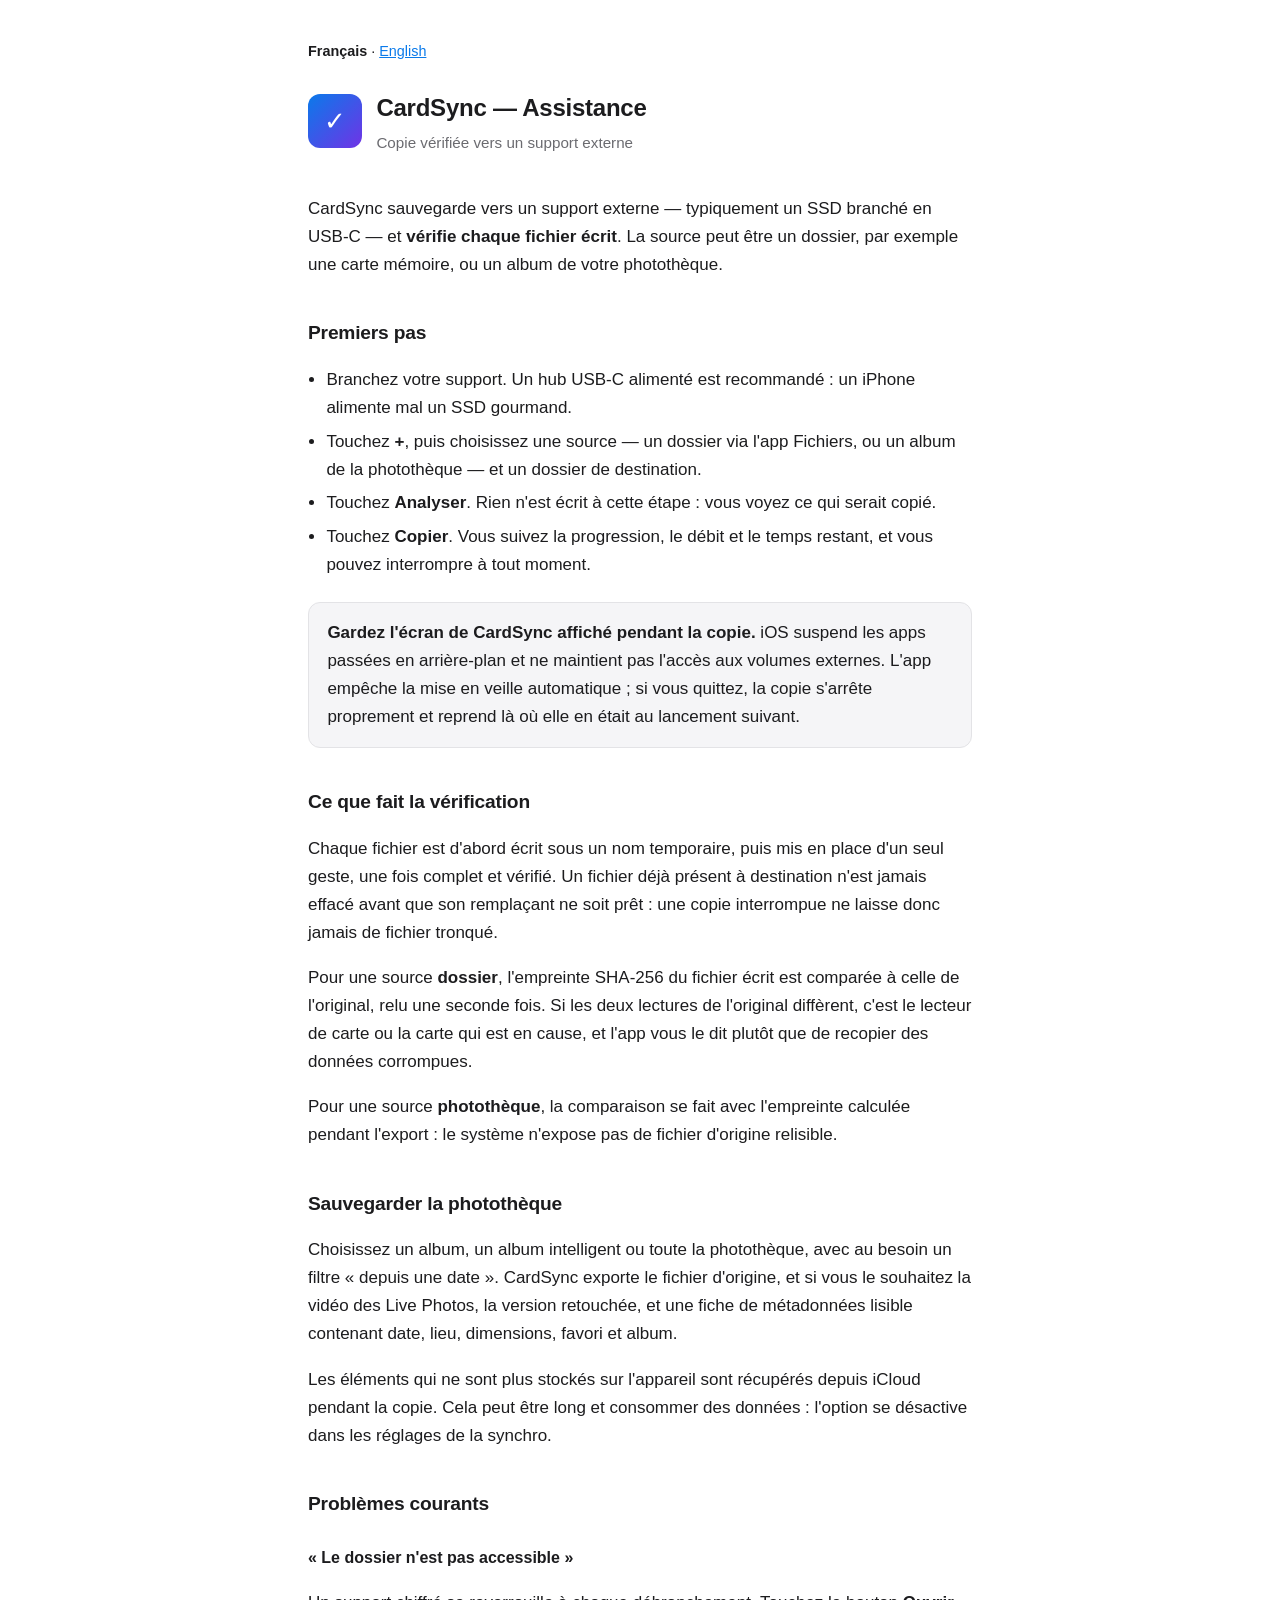
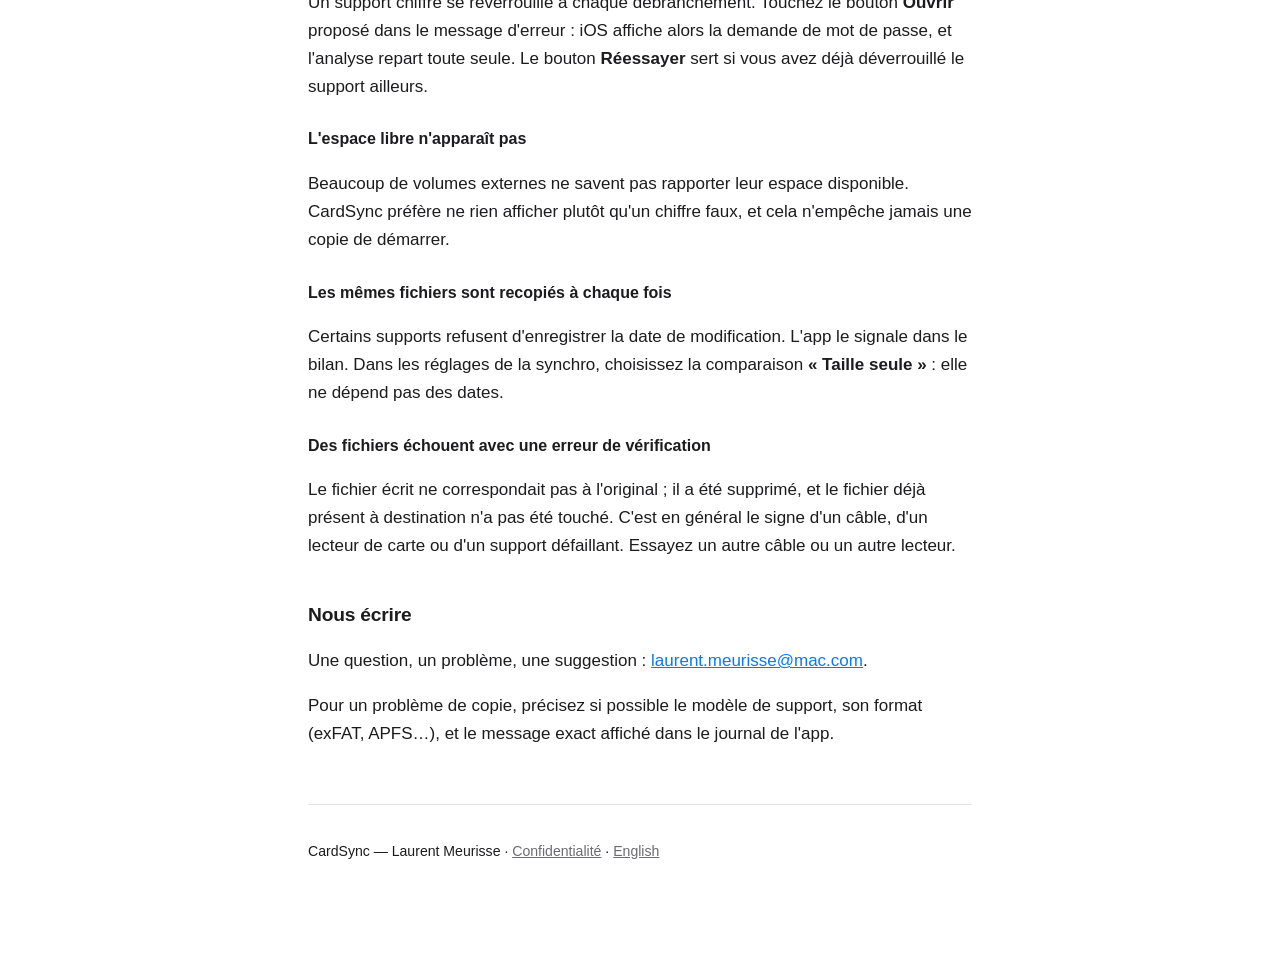
==== index.html @ ac632330 "Pages d'assistance et de confidentialité de CardSync Deux pages statiques, en français et en anglais" ====
<!doctype html>
<html lang="fr">
<head>
<meta charset="utf-8">
<meta name="viewport" content="width=device-width, initial-scale=1">
<title>CardSync — Assistance</title>
<meta name="description" content="Assistance de CardSync, l'app iPhone de copie vérifiée vers un support externe.">
<link rel="stylesheet" href="style.css">
</head>
<body>
<nav class="langues"><strong>Français</strong> · <a href="en/">English</a></nav>

<header>
  <div class="marque">✓</div>
  <div>
    <h1>CardSync — Assistance</h1>
    <p>Copie vérifiée vers un support externe</p>
  </div>
</header>

<p>CardSync sauvegarde vers un support externe — typiquement un SSD branché en USB-C —
et <strong>vérifie chaque fichier écrit</strong>. La source peut être un dossier,
par exemple une carte mémoire, ou un album de votre photothèque.</p>

<h2>Premiers pas</h2>
<ul>
  <li>Branchez votre support. Un hub USB-C alimenté est recommandé : un iPhone alimente mal un SSD gourmand.</li>
  <li>Touchez <strong>+</strong>, puis choisissez une source — un dossier via l'app Fichiers, ou un album de la photothèque — et un dossier de destination.</li>
  <li>Touchez <strong>Analyser</strong>. Rien n'est écrit à cette étape : vous voyez ce qui serait copié.</li>
  <li>Touchez <strong>Copier</strong>. Vous suivez la progression, le débit et le temps restant, et vous pouvez interrompre à tout moment.</li>
</ul>

<div class="encadre">
  <p><strong>Gardez l'écran de CardSync affiché pendant la copie.</strong> iOS suspend les
  apps passées en arrière-plan et ne maintient pas l'accès aux volumes externes. L'app
  empêche la mise en veille automatique ; si vous quittez, la copie s'arrête proprement
  et reprend là où elle en était au lancement suivant.</p>
</div>

<h2>Ce que fait la vérification</h2>
<p>Chaque fichier est d'abord écrit sous un nom temporaire, puis mis en place d'un seul
geste, une fois complet et vérifié. Un fichier déjà présent à destination n'est jamais
effacé avant que son remplaçant ne soit prêt : une copie interrompue ne laisse donc
jamais de fichier tronqué.</p>
<p>Pour une source <strong>dossier</strong>, l'empreinte SHA-256 du fichier écrit est comparée
à celle de l'original, relu une seconde fois. Si les deux lectures de l'original diffèrent,
c'est le lecteur de carte ou la carte qui est en cause, et l'app vous le dit plutôt que de
recopier des données corrompues.</p>
<p>Pour une source <strong>photothèque</strong>, la comparaison se fait avec l'empreinte
calculée pendant l'export : le système n'expose pas de fichier d'origine relisible.</p>

<h2>Sauvegarder la photothèque</h2>
<p>Choisissez un album, un album intelligent ou toute la photothèque, avec au besoin un
filtre « depuis une date ». CardSync exporte le fichier d'origine, et si vous le souhaitez
la vidéo des Live Photos, la version retouchée, et une fiche de métadonnées lisible
contenant date, lieu, dimensions, favori et album.</p>
<p>Les éléments qui ne sont plus stockés sur l'appareil sont récupérés depuis iCloud
pendant la copie. Cela peut être long et consommer des données : l'option se désactive
dans les réglages de la synchro.</p>

<h2>Problèmes courants</h2>

<h3>« Le dossier n'est pas accessible »</h3>
<p>Un support chiffré se reverrouille à chaque débranchement. Touchez le bouton
<strong>Ouvrir</strong> proposé dans le message d'erreur : iOS affiche alors la demande de
mot de passe, et l'analyse repart toute seule. Le bouton <strong>Réessayer</strong> sert si
vous avez déjà déverrouillé le support ailleurs.</p>

<h3>L'espace libre n'apparaît pas</h3>
<p>Beaucoup de volumes externes ne savent pas rapporter leur espace disponible. CardSync
préfère ne rien afficher plutôt qu'un chiffre faux, et cela n'empêche jamais une copie
de démarrer.</p>

<h3>Les mêmes fichiers sont recopiés à chaque fois</h3>
<p>Certains supports refusent d'enregistrer la date de modification. L'app le signale dans
le bilan. Dans les réglages de la synchro, choisissez la comparaison
<strong>« Taille seule »</strong> : elle ne dépend pas des dates.</p>

<h3>Des fichiers échouent avec une erreur de vérification</h3>
<p>Le fichier écrit ne correspondait pas à l'original ; il a été supprimé, et le fichier
déjà présent à destination n'a pas été touché. C'est en général le signe d'un câble, d'un
lecteur de carte ou d'un support défaillant. Essayez un autre câble ou un autre lecteur.</p>

<h2>Nous écrire</h2>
<p>Une question, un problème, une suggestion :
<a href="mailto:laurent.meurisse@mac.com?subject=CardSync">laurent.meurisse@mac.com</a>.</p>
<p>Pour un problème de copie, précisez si possible le modèle de support, son format
(exFAT, APFS…), et le message exact affiché dans le journal de l'app.</p>

<footer>
  <p>CardSync — Laurent Meurisse ·
  <a href="confidentialite.html">Confidentialité</a> ·
  <a href="en/">English</a></p>
</footer>
</body>
</html>
---- style.css ----
:root {
  --fond: #ffffff;
  --texte: #1c1c1e;
  --doux: #6b6b70;
  --trait: #e3e3e6;
  --accent: #0a7aea;
  --encadre: #f5f5f7;
}
@media (prefers-color-scheme: dark) {
  :root {
    --fond: #111113;
    --texte: #f2f2f4;
    --doux: #9a9aa0;
    --trait: #2c2c30;
    --accent: #4da3ff;
    --encadre: #1b1b1e;
  }
}
* { box-sizing: border-box; }
body {
  margin: 0 auto;
  padding: 2.5rem 1.25rem 5rem;
  max-width: 44rem;
  background: var(--fond);
  color: var(--texte);
  font: 17px/1.65 -apple-system, BlinkMacSystemFont, "Segoe UI", Roboto, Helvetica, Arial, sans-serif;
  -webkit-text-size-adjust: 100%;
}
header { display: flex; align-items: center; gap: 0.9rem; margin-bottom: 2.5rem; }
header .marque {
  width: 54px; height: 54px; flex: none; border-radius: 12px;
  background: linear-gradient(135deg, #0a7aea, #7033e6);
  display: grid; place-items: center; color: #fff; font-size: 26px;
}
header h1 { font-size: 1.5rem; margin: 0; letter-spacing: -0.01em; }
header p { margin: 0.15rem 0 0; color: var(--doux); font-size: 0.95rem; }
h2 { font-size: 1.2rem; margin: 2.4rem 0 0.7rem; letter-spacing: -0.01em; }
h3 { font-size: 1rem; margin: 1.6rem 0 0.4rem; }
p, li { color: var(--texte); }
a { color: var(--accent); }
ul { padding-left: 1.15rem; }
li { margin: 0.35rem 0; }
.encadre {
  background: var(--encadre); border: 1px solid var(--trait);
  border-radius: 12px; padding: 1rem 1.15rem; margin: 1.4rem 0;
}
.encadre p:first-child { margin-top: 0; }
.encadre p:last-child { margin-bottom: 0; }
nav.langues { margin-bottom: 1.5rem; font-size: 0.9rem; }
nav.langues a { margin-right: 0.9rem; }
footer {
  margin-top: 3.5rem; padding-top: 1.25rem; border-top: 1px solid var(--trait);
  color: var(--doux); font-size: 0.88rem;
}
footer a { color: var(--doux); }
code {
  background: var(--encadre); border: 1px solid var(--trait);
  border-radius: 5px; padding: 0.1em 0.35em; font-size: 0.9em;
}
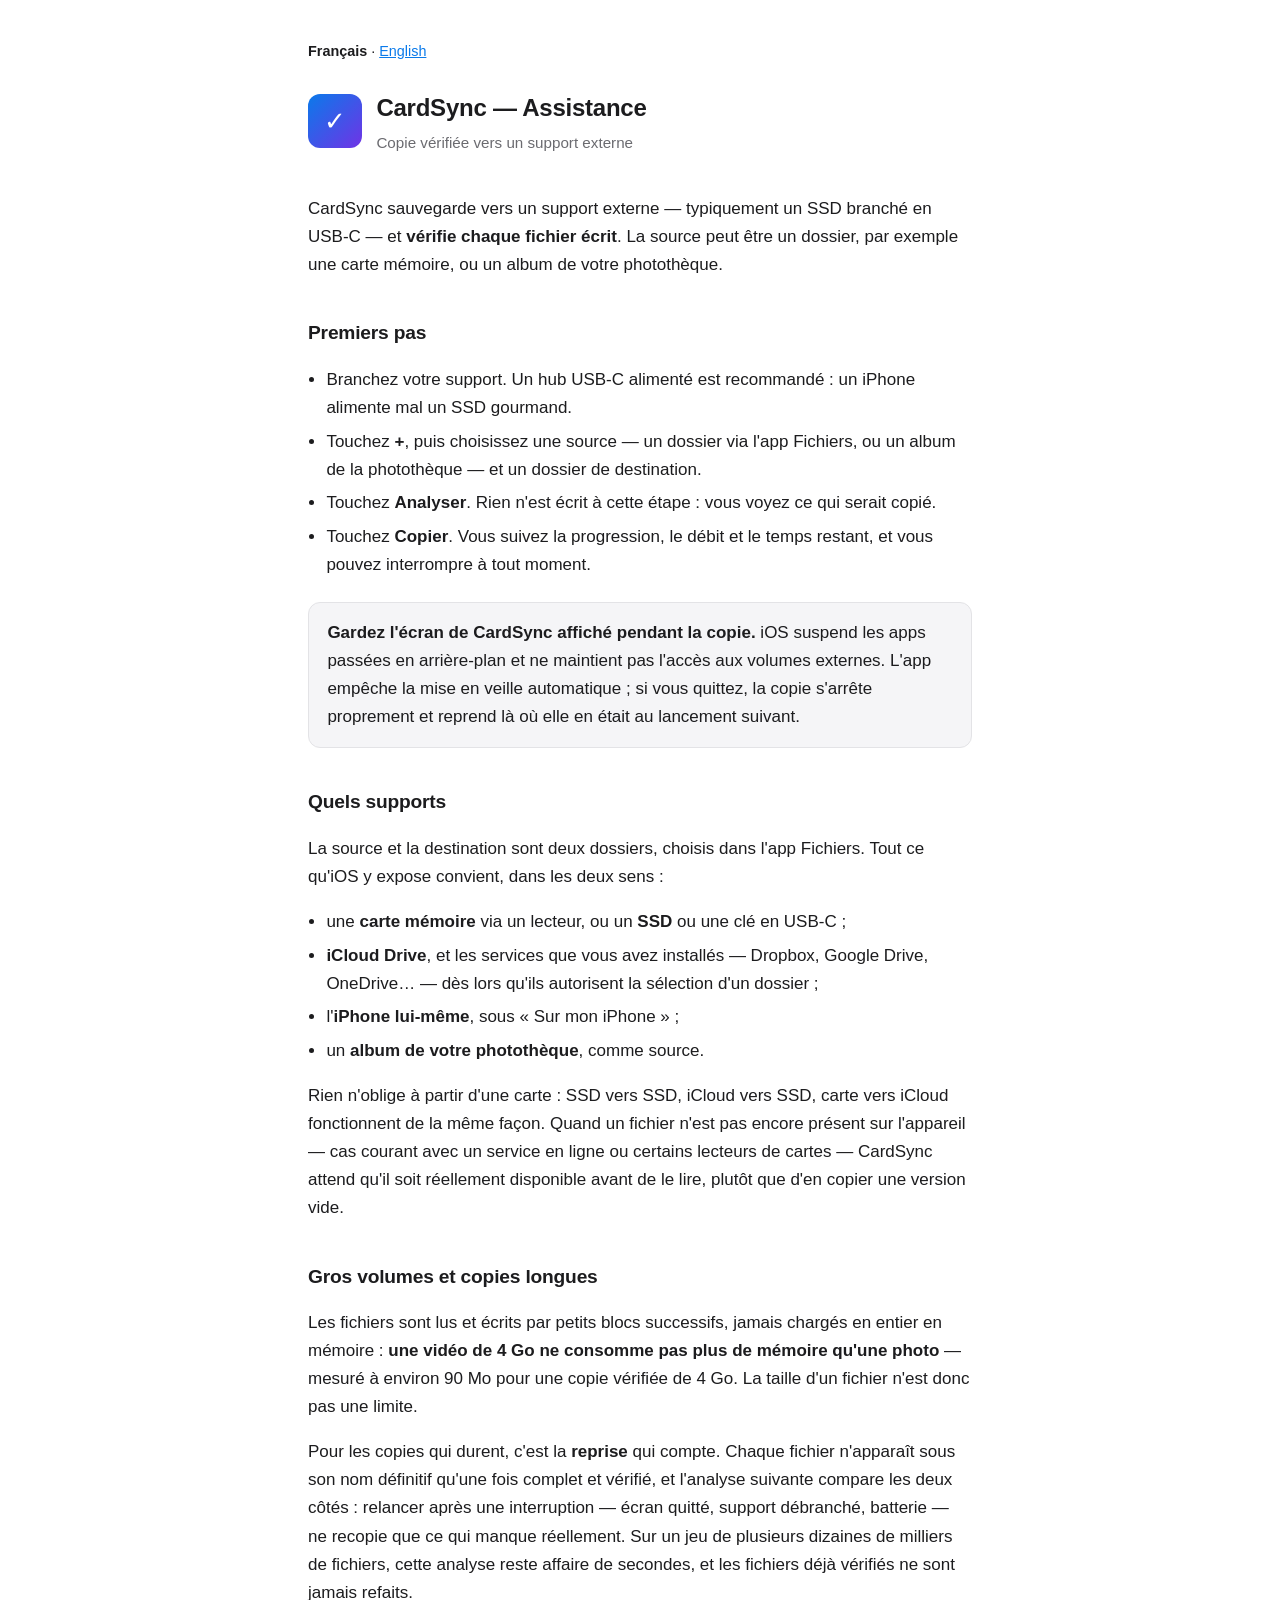
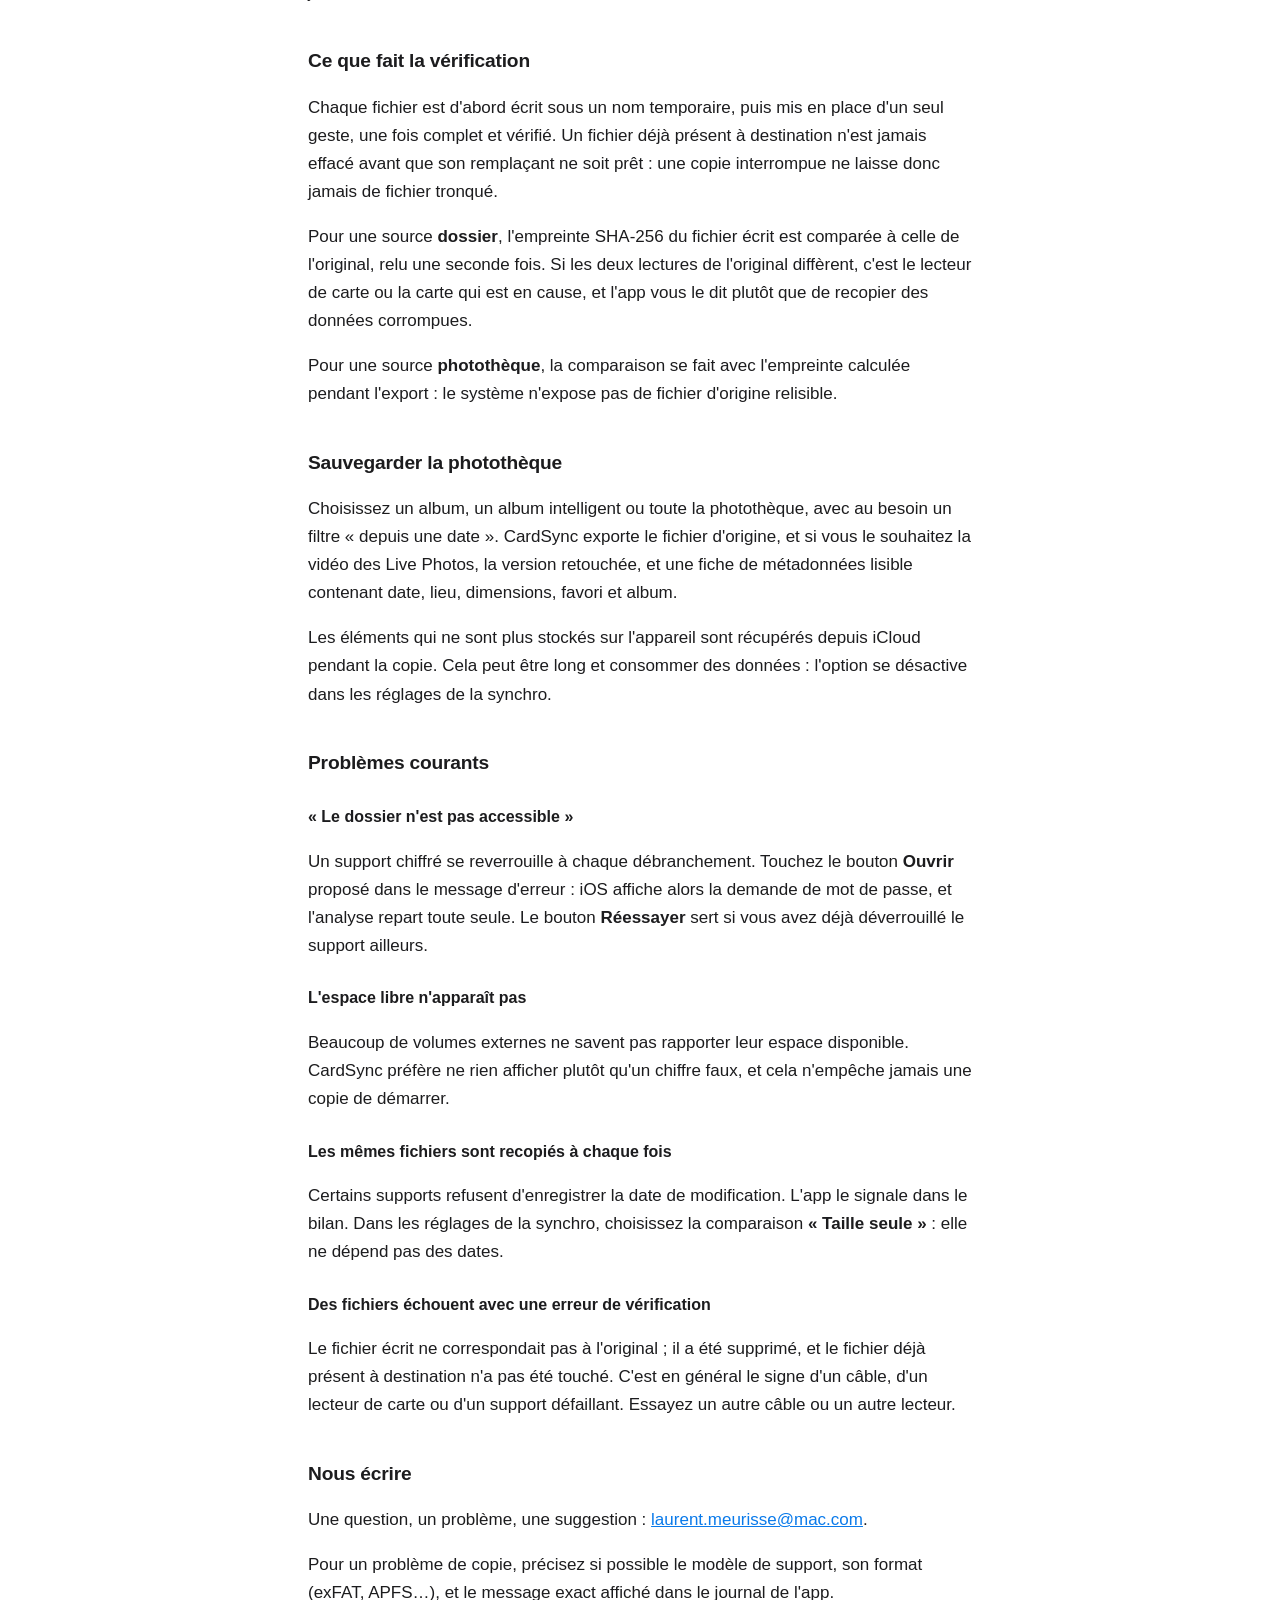
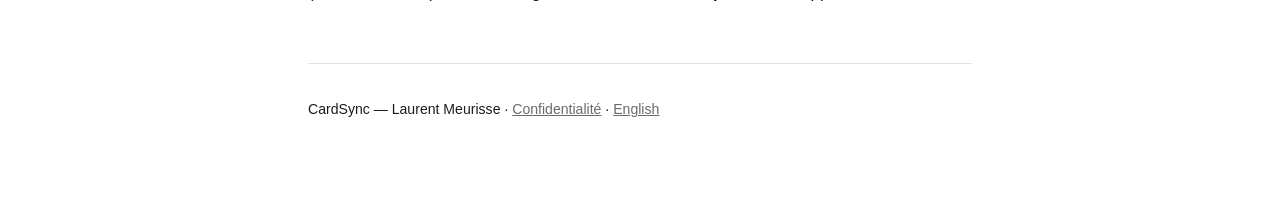
==== commit 867c2519: "Supports pris en charge, gros volumes, et correction sur le réseau Deux ajouts demandés : - la sourc" ====
--- a/index.html
+++ b/index.html
@@ -36,6 +36,32 @@
   empêche la mise en veille automatique ; si vous quittez, la copie s'arrête proprement
   et reprend là où elle en était au lancement suivant.</p>
 </div>
+
+<h2>Quels supports</h2>
+<p>La source et la destination sont deux dossiers, choisis dans l'app Fichiers. Tout ce
+qu'iOS y expose convient, dans les deux sens :</p>
+<ul>
+  <li>une <strong>carte mémoire</strong> via un lecteur, ou un <strong>SSD</strong> ou une clé en USB-C ;</li>
+  <li><strong>iCloud Drive</strong>, et les services que vous avez installés — Dropbox, Google&nbsp;Drive, OneDrive… — dès lors qu'ils autorisent la sélection d'un dossier ;</li>
+  <li>l'<strong>iPhone lui-même</strong>, sous « Sur mon iPhone » ;</li>
+  <li>un <strong>album de votre photothèque</strong>, comme source.</li>
+</ul>
+<p>Rien n'oblige à partir d'une carte : SSD vers SSD, iCloud vers SSD, carte vers iCloud
+fonctionnent de la même façon. Quand un fichier n'est pas encore présent sur l'appareil —
+cas courant avec un service en ligne ou certains lecteurs de cartes — CardSync attend
+qu'il soit réellement disponible avant de le lire, plutôt que d'en copier une version vide.</p>
+
+<h2>Gros volumes et copies longues</h2>
+<p>Les fichiers sont lus et écrits par petits blocs successifs, jamais chargés en entier
+en mémoire : <strong>une vidéo de 4 Go ne consomme pas plus de mémoire qu'une photo</strong>
+— mesuré à environ 90 Mo pour une copie vérifiée de 4 Go. La taille d'un fichier n'est
+donc pas une limite.</p>
+<p>Pour les copies qui durent, c'est la <strong>reprise</strong> qui compte. Chaque fichier
+n'apparaît sous son nom définitif qu'une fois complet et vérifié, et l'analyse suivante
+compare les deux côtés : relancer après une interruption — écran quitté, support
+débranché, batterie — ne recopie que ce qui manque réellement. Sur un jeu de plusieurs
+dizaines de milliers de fichiers, cette analyse reste affaire de secondes, et les fichiers
+déjà vérifiés ne sont jamais refaits.</p>
 
 <h2>Ce que fait la vérification</h2>
 <p>Chaque fichier est d'abord écrit sous un nom temporaire, puis mis en place d'un seul
